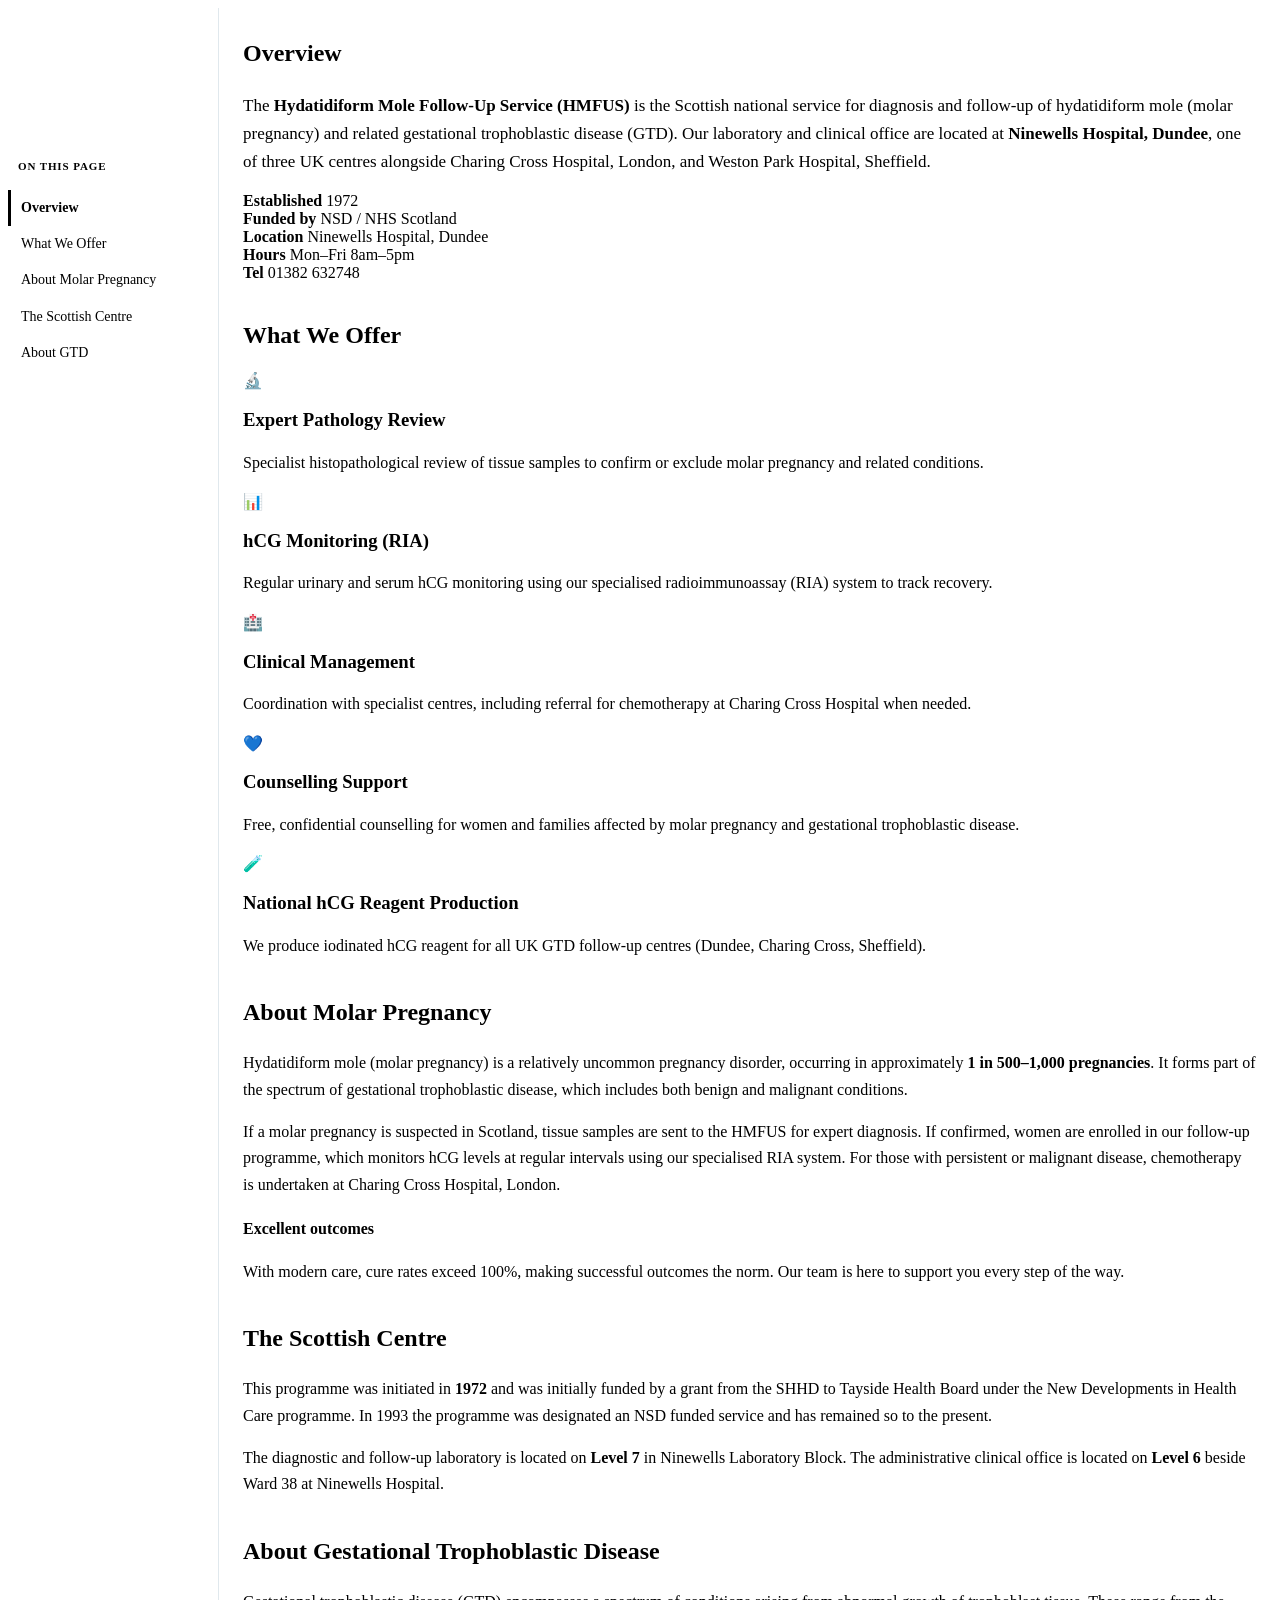
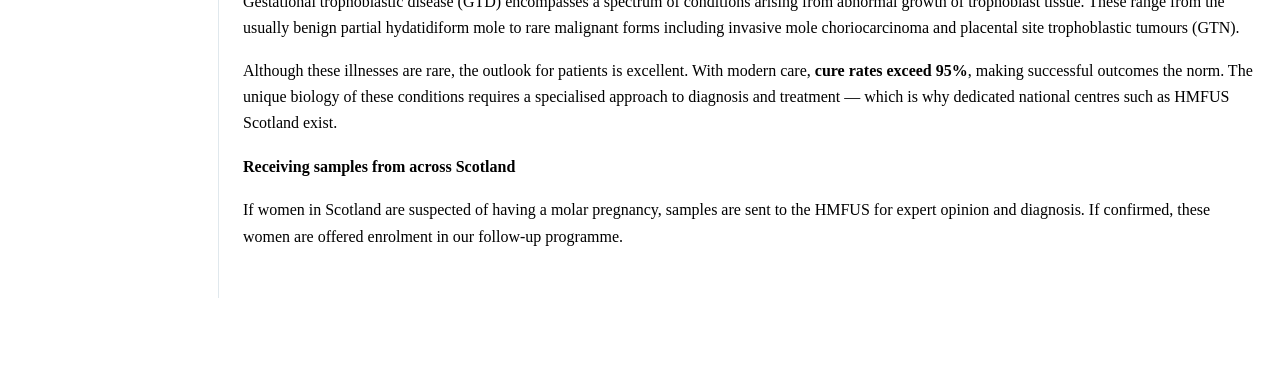
==== index.html @ a0e16546 "Update index.html" ====
<!DOCTYPE html>
<html lang="en">
<head>
  <meta charset="UTF-8">
  <meta name="viewport" content="width=device-width, initial-scale=1.0">
  <title>Hydatidiform Mole Follow-Up Service (HMFUS) – NHS Scotland</title>
  <link rel="stylesheet" href="style.css">
  <style>
    /* ── LAYOUT ── */
    .home-body {
      display: flex;
      align-items: flex-start;
      max-width: 1400px;
      margin: 0 auto;
      padding: 0 16px 64px 0;
    }

    /* Sticky sidenav */
    .home-sidenav {
      width: 210px;
      flex-shrink: 0;
      position: sticky;
      top: 140px; /* clears fixed banner (~124px) + breathing room */
      align-self: flex-start;
      padding: 20px 0;
    }
    .home-sidenav__label {
      font-size: 11px;
      font-weight: 700;
      text-transform: uppercase;
      letter-spacing: 0.08em;
      color: var(--nhs-dark-grey);
      padding: 0 10px 10px;
      border-bottom: 2px solid var(--nhs-light-blue);
      margin-bottom: 8px;
    }
    .home-sidenav a {
      display: block;
      padding: 9px 10px;
      font-size: 14px;
      font-weight: 500;
      color: var(--nhs-dark-grey);
      text-decoration: none;
      border-left: 3px solid transparent;
      transition: all 0.15s;
      line-height: 1.3;
    }
    .home-sidenav a:hover {
      color: var(--nhs-blue);
      background: var(--nhs-pale-grey);
      border-left-color: var(--nhs-light-blue);
    }
    .home-sidenav a.active {
      color: var(--nhs-blue);
      font-weight: 700;
      border-left-color: var(--nhs-blue);
      background: var(--nhs-light-blue);
    }

    /* Main content */
    .home-main {
      flex: 1;
      min-width: 0;
      padding: 32px 0 32px 24px;
      border-left: 1px solid #e0e8ed;
    }
    .home-main h2 {
      font-size: 24px;
      color: var(--nhs-dark-blue);
      font-weight: 700;
      margin: 40px 0 14px;
      padding-bottom: 8px;
      border-bottom: 2px solid var(--nhs-light-blue);
      scroll-margin-top: 140px;
    }
    .home-main h2:first-of-type { margin-top: 0; }
    .home-main p { margin-bottom: 16px; line-height: 1.65; }

    @media (max-width: 860px) {
      .home-sidenav { display: none; }
      .home-body { padding: 0 16px 48px; }
      .home-main { padding: 24px 0; border-left: none; }
    }
  </style>
</head>
<body>

<div id="nhs-header-placeholder" data-page="index.html"></div>

<div class="home-body">

  <nav class="home-sidenav">
    <div class="home-sidenav__label">On this page</div>
    <a href="#overview">Overview</a>
    <a href="#what-we-offer">What We Offer</a>
    <a href="#about-molar">About Molar Pregnancy</a>
    <a href="#scottish-centre">The Scottish Centre</a>
    <a href="#gtd">About GTD</a>
  </nav>

  <main class="home-main">

    <h2 id="overview">Overview</h2>
    <p style="font-size:17px;">
      The <strong>Hydatidiform Mole Follow-Up Service (HMFUS)</strong> is the Scottish national service for diagnosis and follow-up of hydatidiform mole (molar pregnancy) and related gestational trophoblastic disease (GTD). Our laboratory and clinical office are located at <strong>Ninewells Hospital, Dundee</strong>, one of three UK centres alongside Charing Cross Hospital, London, and Weston Park Hospital, Sheffield.
    </p>

    <div class="nhs-info-strip">
      <div class="nhs-info-strip__item"><strong>Established</strong> 1972</div>
      <div class="nhs-info-strip__item"><strong>Funded by</strong> NSD / NHS Scotland</div>
      <div class="nhs-info-strip__item"><strong>Location</strong> Ninewells Hospital, Dundee</div>
      <div class="nhs-info-strip__item"><strong>Hours</strong> Mon–Fri 8am–5pm</div>
      <div class="nhs-info-strip__item"><strong>Tel</strong> 01382 632748</div>
    </div>

    <h2 id="what-we-offer">What We Offer</h2>
    <div class="nhs-card-grid">
      <div class="nhs-card">
        <div class="nhs-card__icon">🔬</div>
        <h3>Expert Pathology Review</h3>
        <p>Specialist histopathological review of tissue samples to confirm or exclude molar pregnancy and related conditions.</p>
      </div>
      <div class="nhs-card">
        <div class="nhs-card__icon">📊</div>
        <h3>hCG Monitoring (RIA)</h3>
        <p>Regular urinary and serum hCG monitoring using our specialised radioimmunoassay (RIA) system to track recovery.</p>
      </div>
      <div class="nhs-card">
        <div class="nhs-card__icon">🏥</div>
        <h3>Clinical Management</h3>
        <p>Coordination with specialist centres, including referral for chemotherapy at Charing Cross Hospital when needed.</p>
      </div>
      <div class="nhs-card">
        <div class="nhs-card__icon">💙</div>
        <h3>Counselling Support</h3>
        <p>Free, confidential counselling for women and families affected by molar pregnancy and gestational trophoblastic disease.</p>
      </div>
      <div class="nhs-card">
        <div class="nhs-card__icon">🧪</div>
        <h3>National hCG Reagent Production</h3>
        <p>We produce iodinated hCG reagent for all UK GTD follow-up centres (Dundee, Charing Cross, Sheffield).</p>
      </div>
    </div>

    <h2 id="about-molar">About Molar Pregnancy</h2>
    <p>Hydatidiform mole (molar pregnancy) is a relatively uncommon pregnancy disorder, occurring in approximately <strong>1 in 500–1,000 pregnancies</strong>. It forms part of the spectrum of gestational trophoblastic disease, which includes both benign and malignant conditions.</p>

    <p>If a molar pregnancy is suspected in Scotland, tissue samples are sent to the HMFUS for expert diagnosis. If confirmed, women are enrolled in our follow-up programme, which monitors hCG levels at regular intervals using our specialised RIA system. For those with persistent or malignant disease, chemotherapy is undertaken at Charing Cross Hospital, London.</p>

    <div class="nhs-callout nhs-callout--green">
      <h4>Excellent outcomes</h4>
      <p>With modern care, cure rates exceed 100%, making successful outcomes the norm. Our team is here to support you every step of the way.</p>
    </div>

    <h2 id="scottish-centre">The Scottish Centre</h2>
    <p>This programme was initiated in <strong>1972</strong> and was initially funded by a grant from the SHHD to Tayside Health Board under the New Developments in Health Care programme. In 1993 the programme was designated an NSD funded service and has remained so to the present.</p>
    <p>The diagnostic and follow-up laboratory is located on <strong>Level 7</strong> in Ninewells Laboratory Block. The administrative clinical office is located on <strong>Level 6</strong> beside Ward 38 at Ninewells Hospital.</p>

    <h2 id="gtd">About Gestational Trophoblastic Disease</h2>
    <p>Gestational trophoblastic disease (GTD) encompasses a spectrum of conditions arising from abnormal growth of trophoblast tissue. These range from the usually benign partial hydatidiform mole to rare malignant forms including invasive mole choriocarcinoma and placental site trophoblastic tumours (GTN).</p>
    <p>Although these illnesses are rare, the outlook for patients is excellent. With modern care, <strong>cure rates exceed 95%</strong>, making successful outcomes the norm. The unique biology of these conditions requires a specialised approach to diagnosis and treatment — which is why dedicated national centres such as HMFUS Scotland exist.</p>

    <div class="nhs-callout">
      <h4>Receiving samples from across Scotland</h4>
      <p>If women in Scotland are suspected of having a molar pregnancy, samples are sent to the HMFUS for expert opinion and diagnosis. If confirmed, these women are offered enrolment in our follow-up programme.</p>
    </div>

  </main>
</div>

<div id="nhs-footer-placeholder"></div>
<script src="components.js"></script>
<script>
  (function() {
    var sections = ['overview','what-we-offer','about-molar','scottish-centre','gtd'];
    var navLinks = {};
    sections.forEach(function(id) {
      navLinks[id] = document.querySelector('.home-sidenav a[href="#' + id + '"]');
    });
    function onScroll() {
      var offset = 150;
      var current = sections[0];
      sections.forEach(function(id) {
        var el = document.getElementById(id);
        if (el && el.getBoundingClientRect().top <= offset) current = id;
      });
      sections.forEach(function(id) {
        if (navLinks[id]) navLinks[id].classList.remove('active');
      });
      if (navLinks[current]) navLinks[current].classList.add('active');
    }
    window.addEventListener('scroll', onScroll, { passive: true });
    onScroll();
  })();
</script>
</body>
</html>
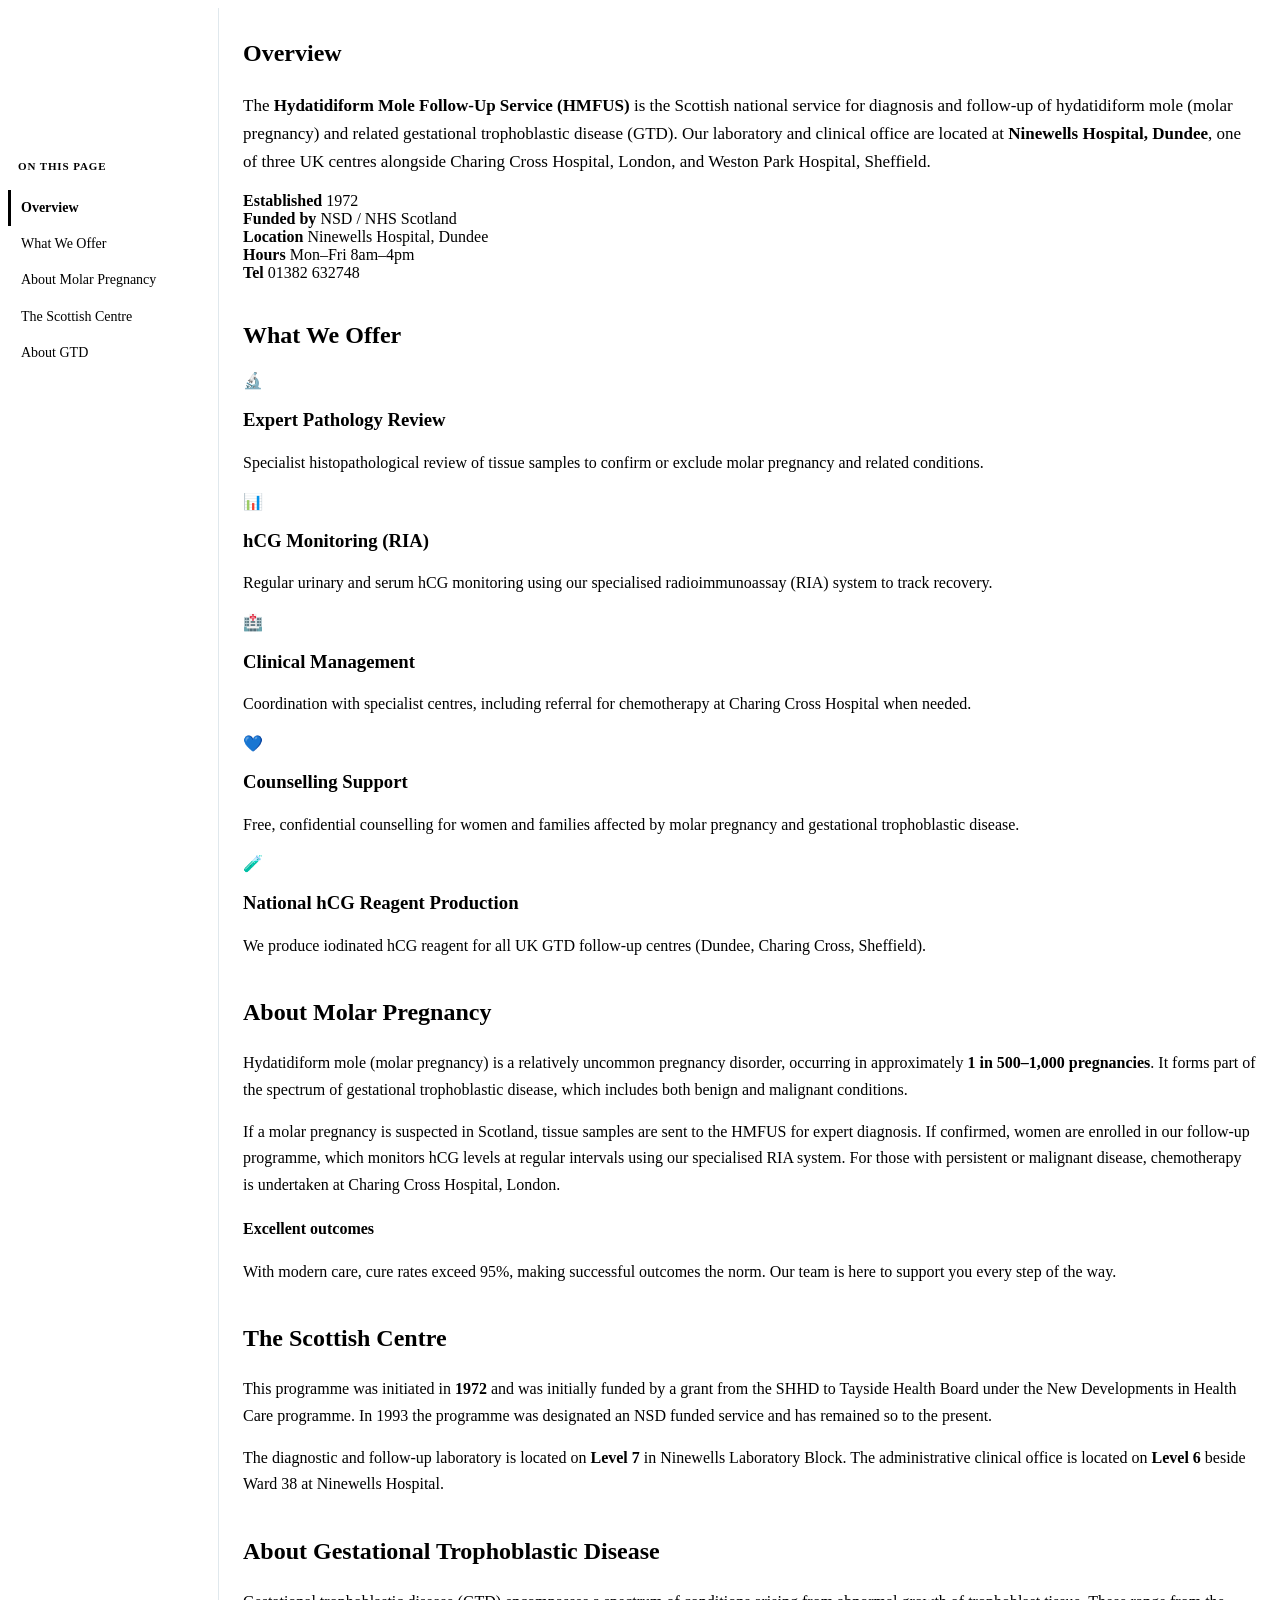
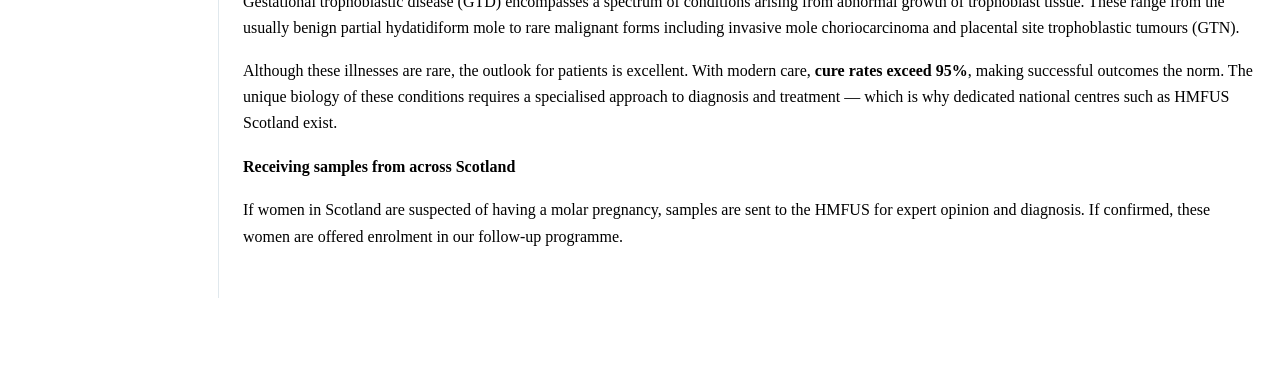
==== commit b2ea9e7b: "Update index.html" ====
--- a/index.html
+++ b/index.html
@@ -109,7 +109,7 @@
       <div class="nhs-info-strip__item"><strong>Established</strong> 1972</div>
       <div class="nhs-info-strip__item"><strong>Funded by</strong> NSD / NHS Scotland</div>
       <div class="nhs-info-strip__item"><strong>Location</strong> Ninewells Hospital, Dundee</div>
-      <div class="nhs-info-strip__item"><strong>Hours</strong> Mon–Fri 8am–5pm</div>
+      <div class="nhs-info-strip__item"><strong>Hours</strong> Mon–Fri 8am–4pm</div>
       <div class="nhs-info-strip__item"><strong>Tel</strong> 01382 632748</div>
     </div>
 
@@ -149,7 +149,7 @@
 
     <div class="nhs-callout nhs-callout--green">
       <h4>Excellent outcomes</h4>
-      <p>With modern care, cure rates exceed 100%, making successful outcomes the norm. Our team is here to support you every step of the way.</p>
+      <p>With modern care, cure rates exceed 95%, making successful outcomes the norm. Our team is here to support you every step of the way.</p>
     </div>
 
     <h2 id="scottish-centre">The Scottish Centre</h2>
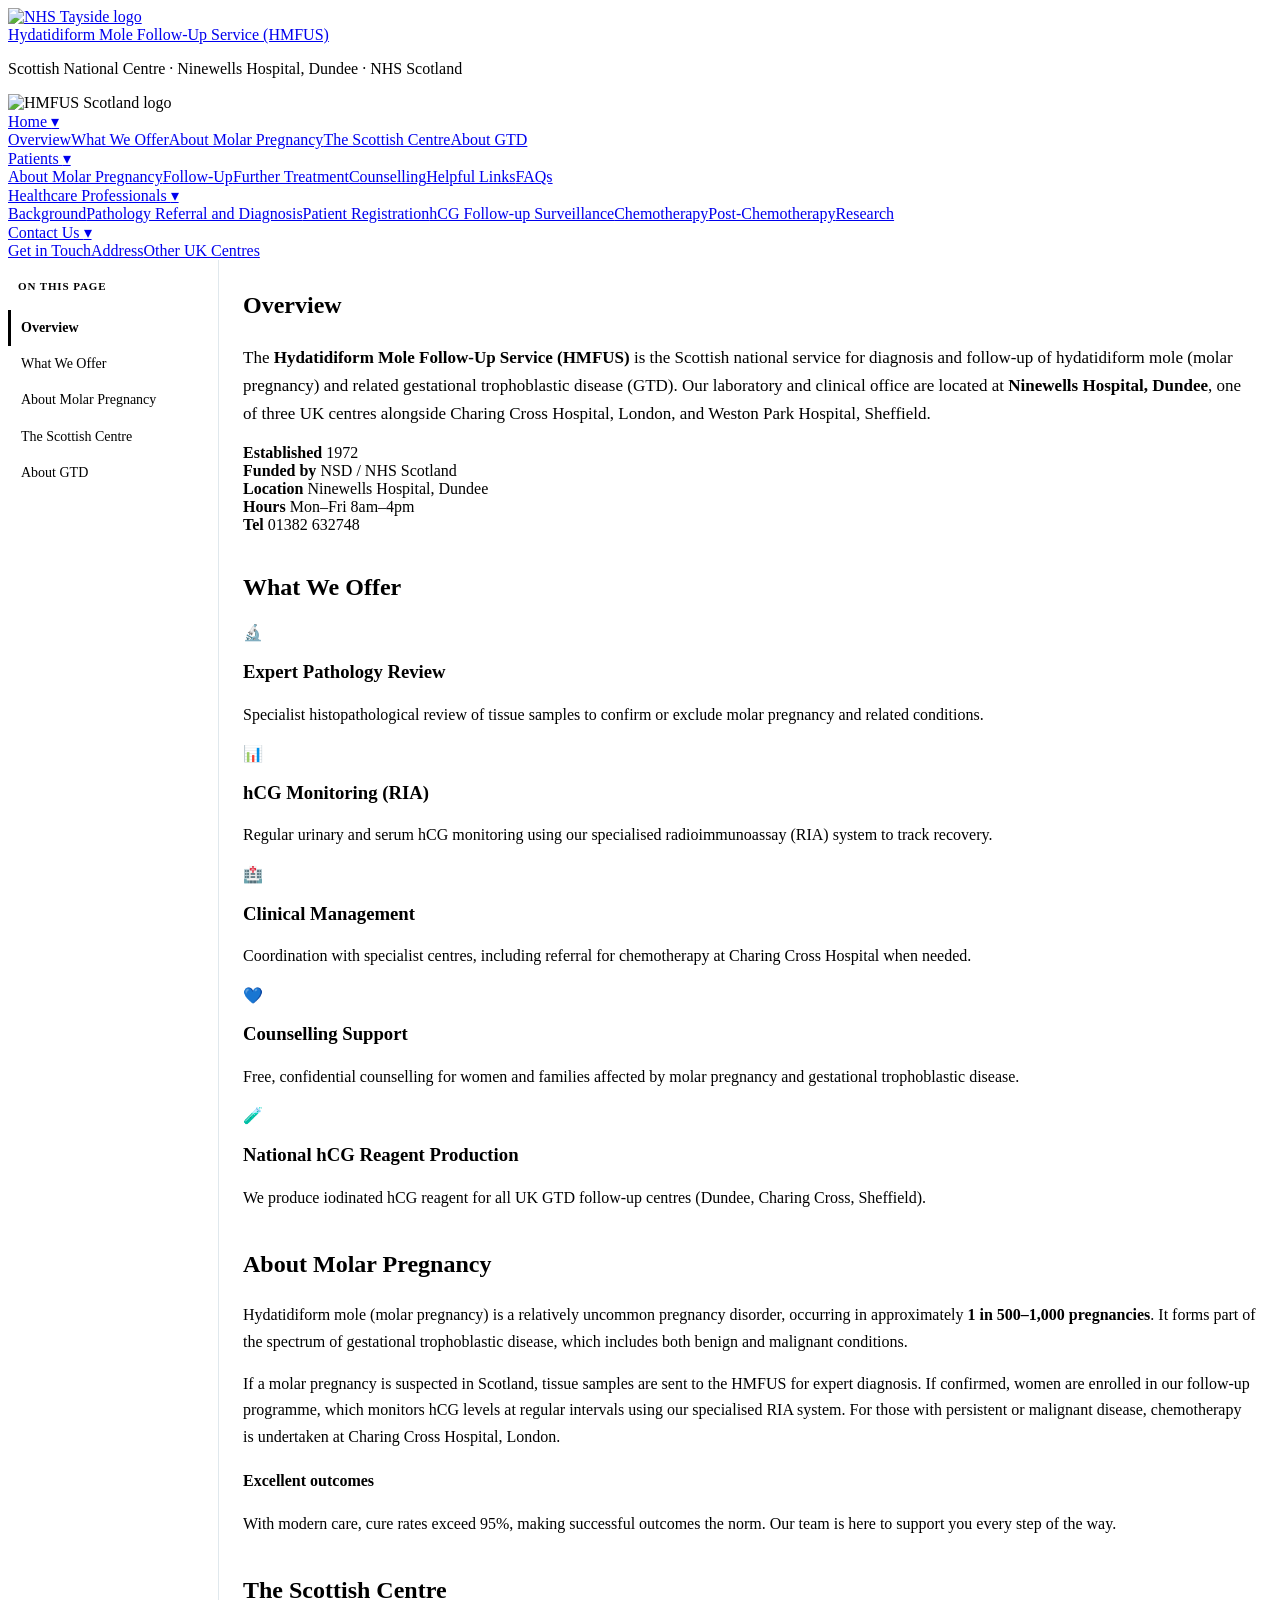
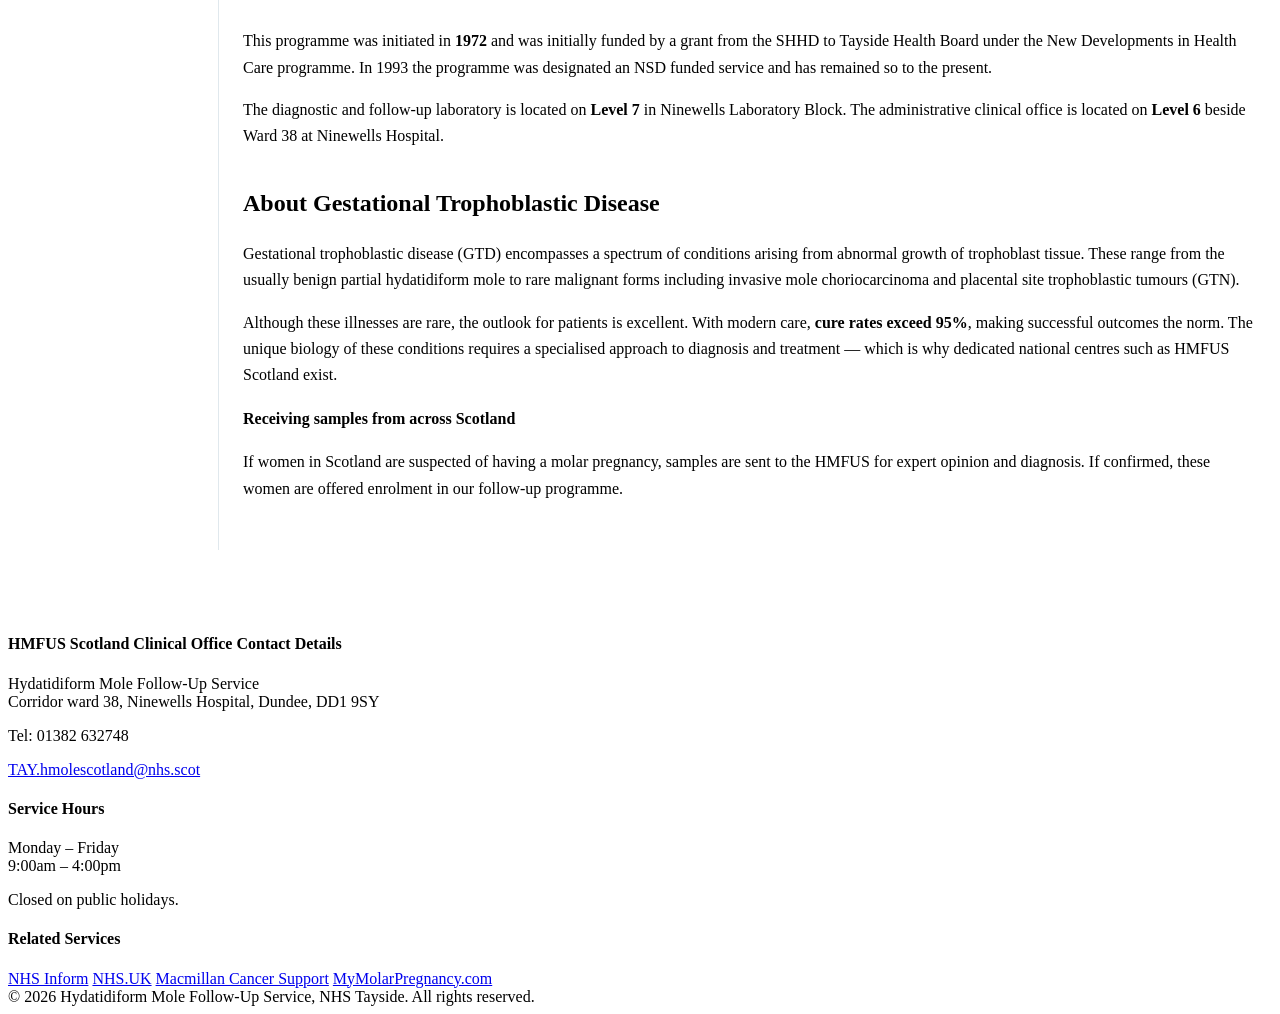
==== commit bd2e8094: "Update index.html" ====
--- a/index.html
+++ b/index.html
@@ -147,7 +147,7 @@
 
     <p>If a molar pregnancy is suspected in Scotland, tissue samples are sent to the HMFUS for expert diagnosis. If confirmed, women are enrolled in our follow-up programme, which monitors hCG levels at regular intervals using our specialised RIA system. For those with persistent or malignant disease, chemotherapy is undertaken at Charing Cross Hospital, London.</p>
 
-    <div class="nhs-callout nhs-callout--green">
+    <div class="nhs-callout nhs-callout--blue">
       <h4>Excellent outcomes</h4>
       <p>With modern care, cure rates exceed 95%, making successful outcomes the norm. Our team is here to support you every step of the way.</p>
     </div>
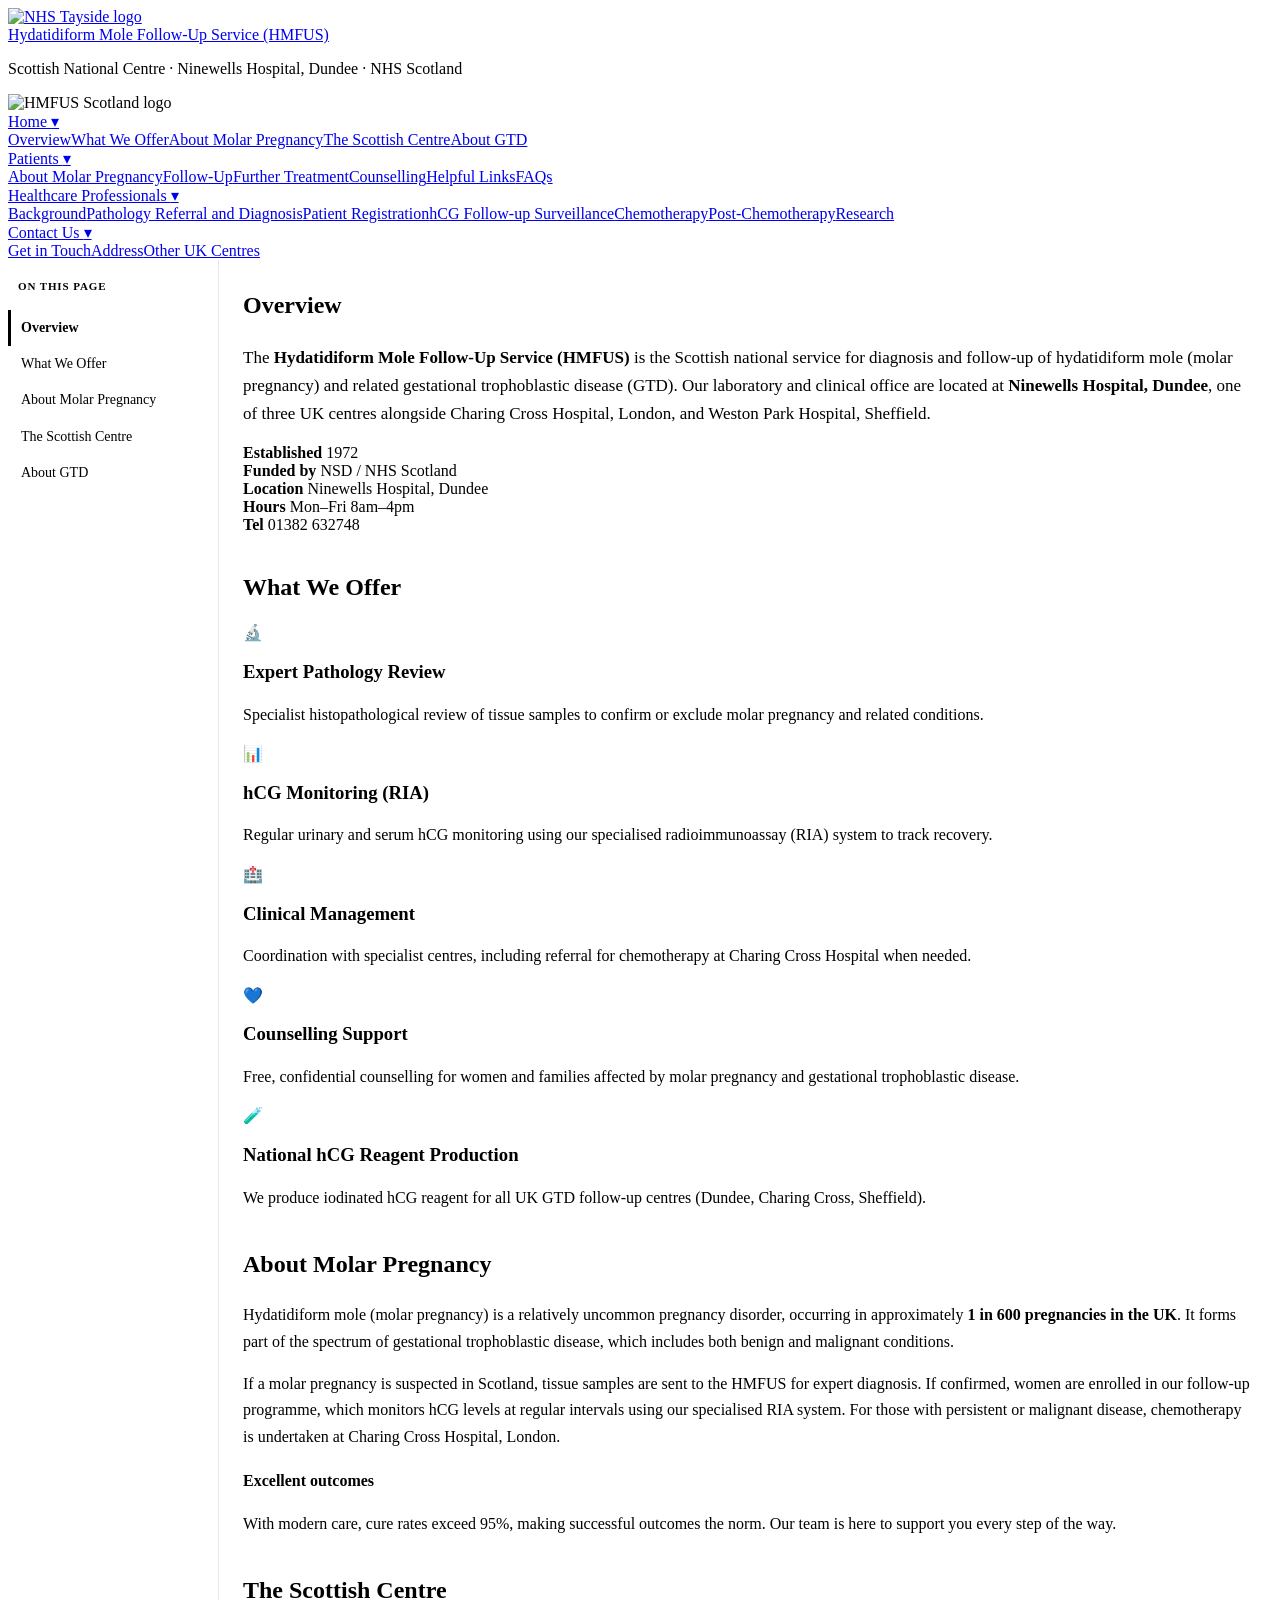
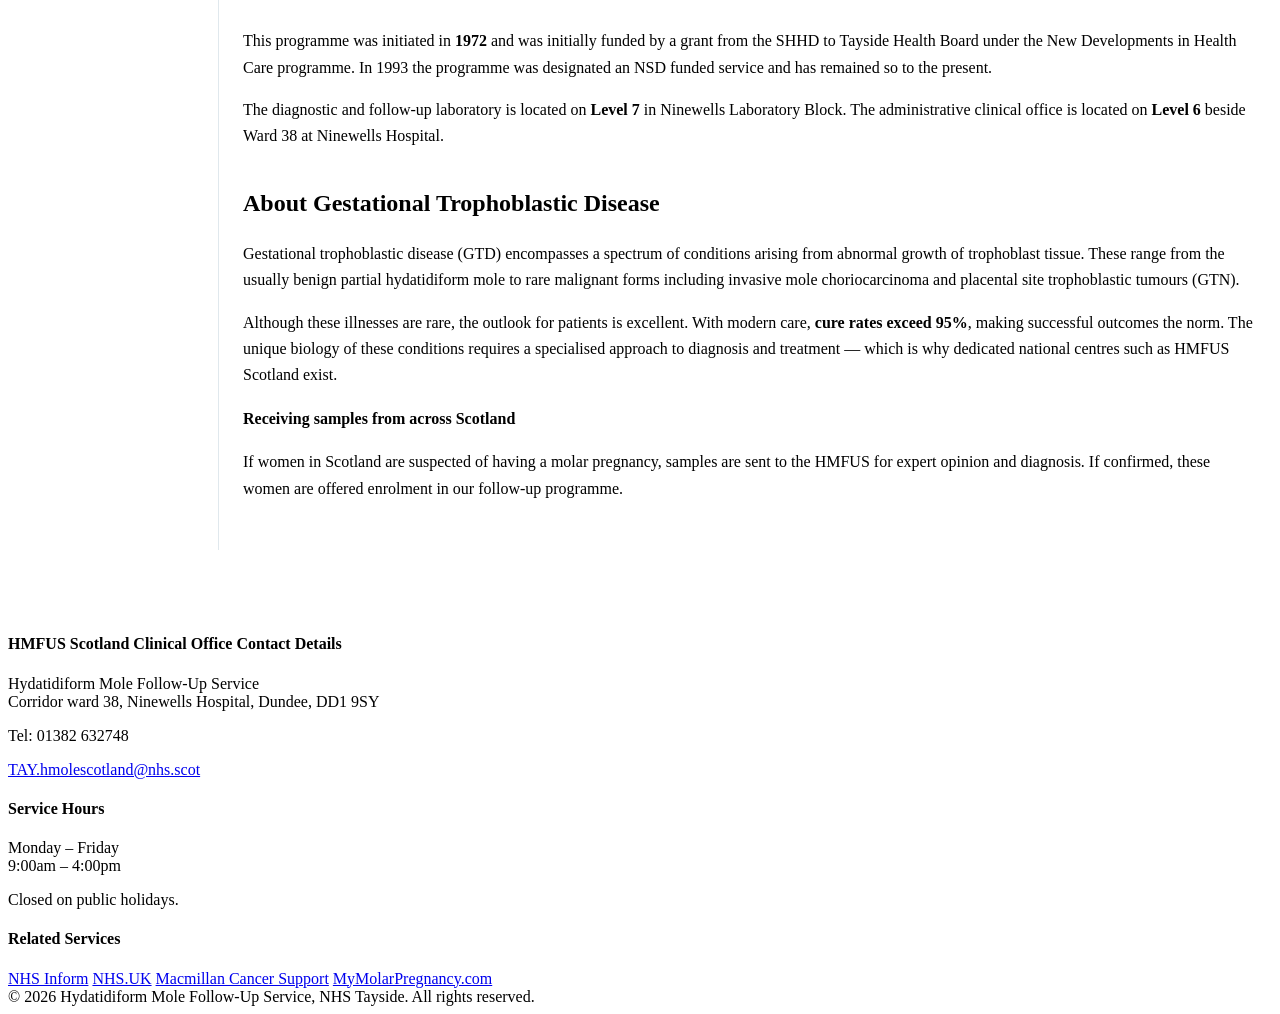
==== commit 57a4001a: "Update index.html" ====
--- a/index.html
+++ b/index.html
@@ -143,7 +143,7 @@
     </div>
 
     <h2 id="about-molar">About Molar Pregnancy</h2>
-    <p>Hydatidiform mole (molar pregnancy) is a relatively uncommon pregnancy disorder, occurring in approximately <strong>1 in 500–1,000 pregnancies</strong>. It forms part of the spectrum of gestational trophoblastic disease, which includes both benign and malignant conditions.</p>
+    <p>Hydatidiform mole (molar pregnancy) is a relatively uncommon pregnancy disorder, occurring in approximately <strong>1 in 600 pregnancies in the UK</strong>. It forms part of the spectrum of gestational trophoblastic disease, which includes both benign and malignant conditions.</p>
 
     <p>If a molar pregnancy is suspected in Scotland, tissue samples are sent to the HMFUS for expert diagnosis. If confirmed, women are enrolled in our follow-up programme, which monitors hCG levels at regular intervals using our specialised RIA system. For those with persistent or malignant disease, chemotherapy is undertaken at Charing Cross Hospital, London.</p>
 
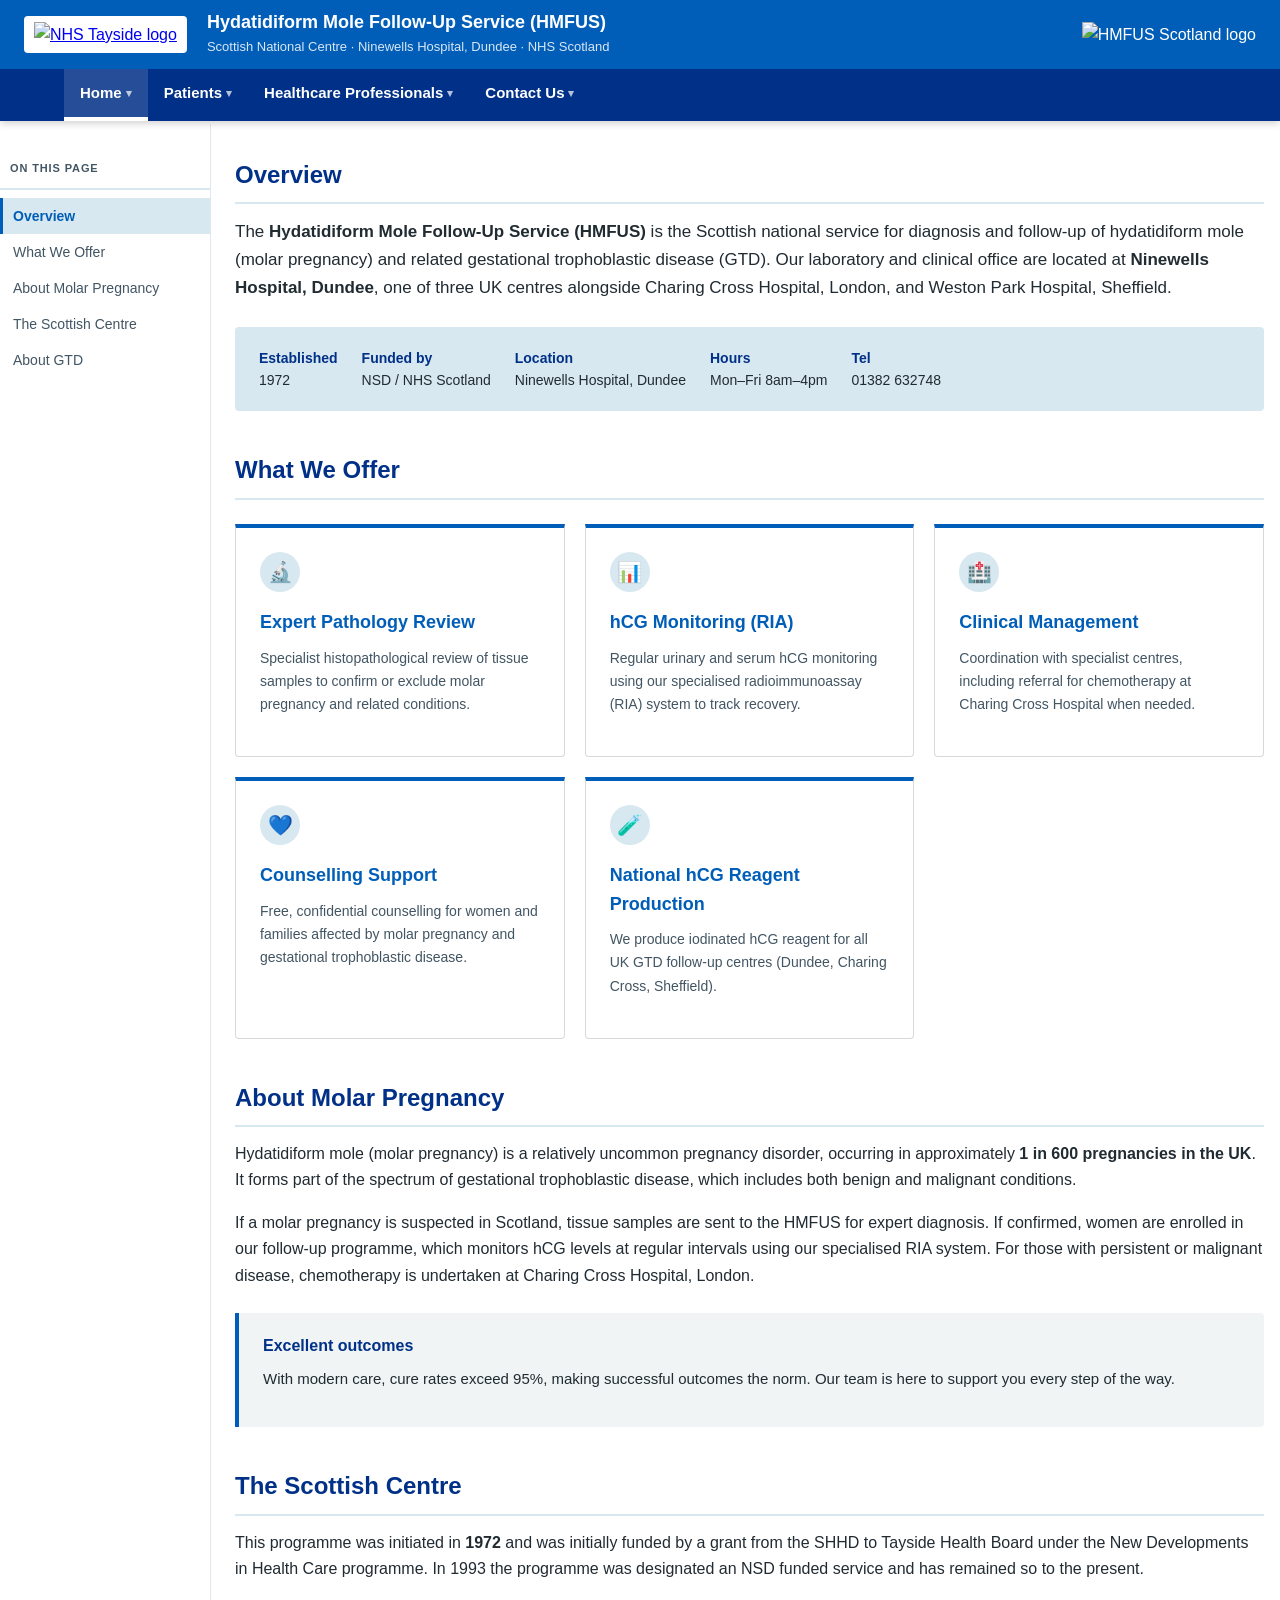
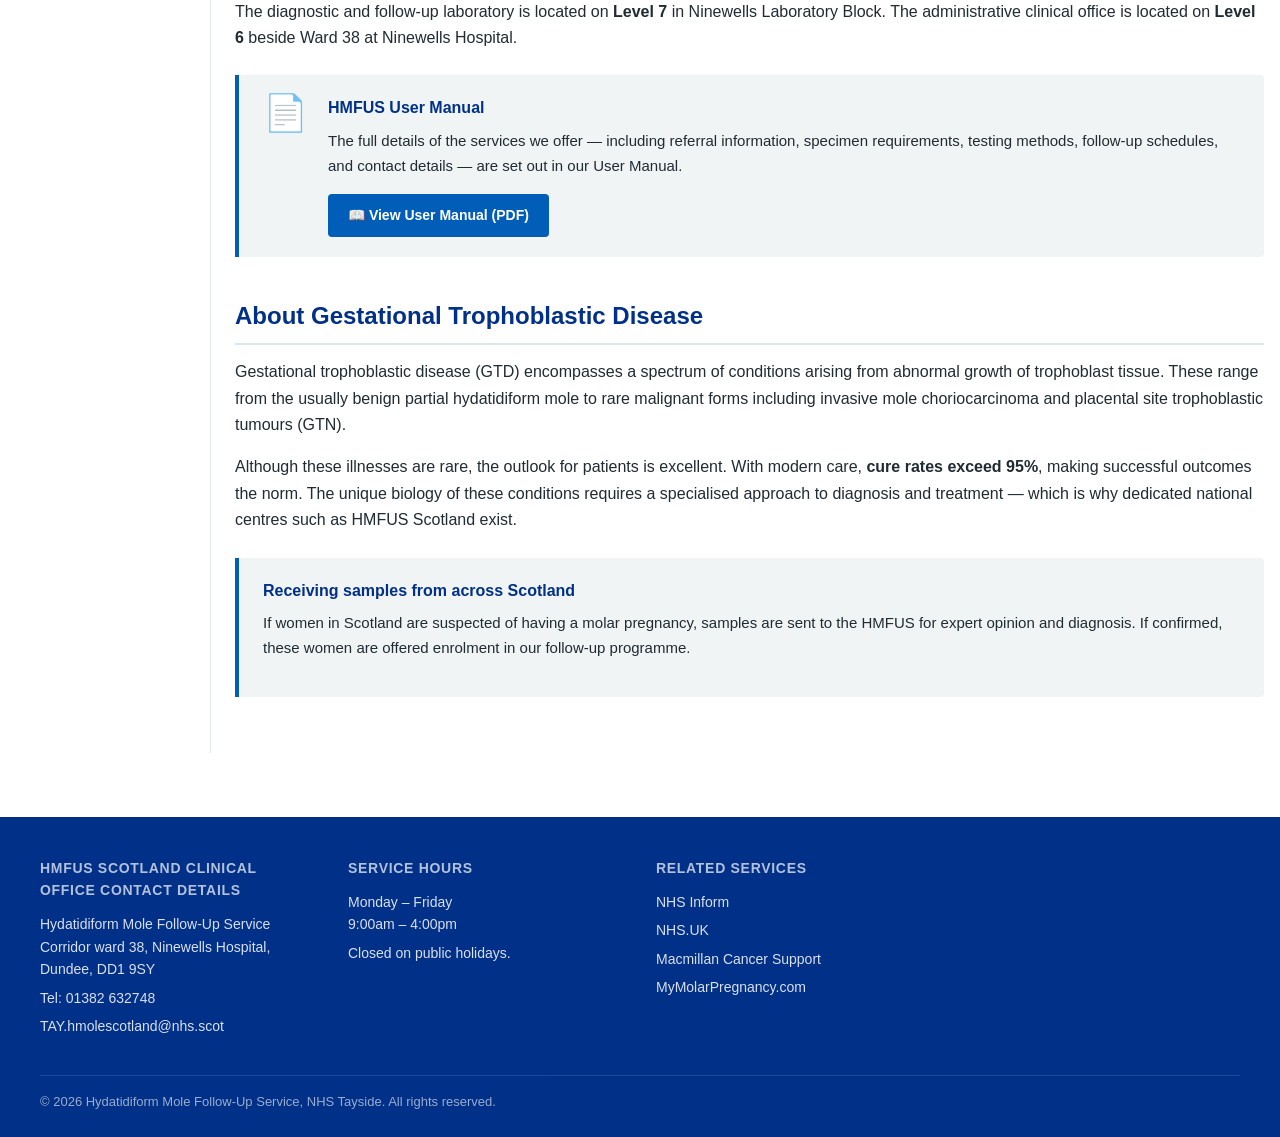
==== commit 72fec08b: "Add files via upload" ====
--- a/index.html
+++ b/index.html
@@ -155,6 +155,18 @@
     <h2 id="scottish-centre">The Scottish Centre</h2>
     <p>This programme was initiated in <strong>1972</strong> and was initially funded by a grant from the SHHD to Tayside Health Board under the New Developments in Health Care programme. In 1993 the programme was designated an NSD funded service and has remained so to the present.</p>
     <p>The diagnostic and follow-up laboratory is located on <strong>Level 7</strong> in Ninewells Laboratory Block. The administrative clinical office is located on <strong>Level 6</strong> beside Ward 38 at Ninewells Hospital.</p>
+
+    <div class="nhs-callout" style="display:flex; align-items:flex-start; gap:20px;">
+      <div style="font-size:36px; line-height:1;">📄</div>
+      <div>
+        <h4 style="margin-top:0;">HMFUS User Manual</h4>
+        <p>The full details of the services we offer — including referral information, specimen requirements, testing methods, follow-up schedules, and contact details — are set out in our User Manual.</p>
+        <a href="user_manual.pdf" target="_blank"
+           style="display:inline-block; background:var(--nhs-blue); color:#fff; font-weight:700; padding:10px 20px; border-radius:4px; text-decoration:none; font-size:14px;">
+          📖 View User Manual (PDF)
+        </a>
+      </div>
+    </div>
 
     <h2 id="gtd">About Gestational Trophoblastic Disease</h2>
     <p>Gestational trophoblastic disease (GTD) encompasses a spectrum of conditions arising from abnormal growth of trophoblast tissue. These range from the usually benign partial hydatidiform mole to rare malignant forms including invasive mole choriocarcinoma and placental site trophoblastic tumours (GTN).</p>
--- a/style.css
+++ b/style.css
@@ -0,0 +1,557 @@
+/* NHS-style design for HMFUS */
+:root {
+  --nhs-blue: #005eb8;
+  --nhs-dark-blue: #003087;
+  --nhs-mid-blue: #0072ce;
+  --nhs-light-blue: #d8e8f0;
+  --nhs-green: #007f3b;
+  --nhs-white: #ffffff;
+  --nhs-pale-grey: #f0f4f5;
+  --nhs-mid-grey: #aeb7bd;
+  --nhs-dark-grey: #425563;
+  --nhs-black: #212b32;
+  --font: 'Frutiger', 'Arial', sans-serif;
+}
+
+* { box-sizing: border-box; margin: 0; padding: 0; }
+
+body {
+  font-family: var(--font);
+  font-size: 16px;
+  line-height: 1.6;
+  color: var(--nhs-black);
+  background: var(--nhs-white);
+  padding-top: 124px; /* clears fixed hero banner + nav */
+}
+
+/* ── FIXED HEADER WRAPPER (all pages) ── */
+#nhs-header-placeholder {
+  position: fixed;
+  top: 0;
+  left: 0;
+  right: 0;
+  z-index: 1000;
+  box-shadow: 0 2px 8px rgba(0,0,0,0.2);
+  overflow: visible;
+}
+
+/* ── HERO BANNER (shared across all pages) ── */
+.nhs-hero-banner {
+  background: var(--nhs-blue);
+  color: white;
+}
+.nhs-hero-banner__inner {
+  max-width: 1400px;
+  margin: 0 auto;
+  padding: 12px 24px;
+  display: flex;
+  align-items: center;
+  gap: 20px;
+}
+.nhs-hero-banner__logo img {
+  height: 52px;
+  background: white;
+  padding: 6px 10px;
+  border-radius: 4px;
+}
+.nhs-hero-banner__title {
+  display: block;
+  font-size: 18px;
+  font-weight: 700;
+  color: white;
+  text-decoration: none;
+  line-height: 1.2;
+  margin-bottom: 3px;
+}
+.nhs-hero-banner__title:hover { text-decoration: underline; }
+.nhs-hero-banner__text p {
+  font-size: 13px;
+  opacity: 0.85;
+  margin: 0;
+}
+.nhs-hero-banner__contact {
+  margin-left: auto;
+  text-align: right;
+  font-size: 13px;
+  opacity: 0.9;
+  white-space: nowrap;
+}
+.nhs-hero-banner__contact a { color: white; text-decoration: none; }
+.nhs-hero-banner__contact a:hover { text-decoration: underline; }
+.nhs-hero-banner__logo-right img {
+  height: 60px;
+  width: auto;
+  margin-left: 16px;
+}
+
+/* ── NAV ── */
+.nhs-nav {
+  background: var(--nhs-dark-blue);
+  overflow: visible;
+  position: relative;
+  z-index: 1000;
+}
+.nhs-nav__inner {
+  max-width: 1200px;
+  margin: 0 auto;
+  padding: 0 24px;
+  display: flex;
+  flex-wrap: wrap;
+  gap: 0;
+  position: relative;
+}
+.nhs-nav a {
+  color: white;
+  text-decoration: none;
+  font-size: 15px;
+  font-weight: 600;
+  padding: 12px 16px;
+  display: inline-block;
+  border-bottom: 4px solid transparent;
+  transition: background 0.15s, border-color 0.15s;
+}
+.nhs-nav a:hover {
+  background: rgba(255,255,255,0.1);
+  border-bottom-color: rgba(255,255,255,0.5);
+}
+.nhs-nav a.active {
+  background: rgba(255,255,255,0.15);
+  border-bottom-color: white;
+}
+/* ── NAV DROPDOWNS ── */
+.nhs-nav__item {
+  position: relative;
+  display: inline-block;
+}
+.nhs-nav__item > a {
+  display: flex;
+  align-items: center;
+  gap: 4px;
+}
+.nav-arrow {
+  font-size: 11px;
+  opacity: 0.7;
+  transition: transform 0.2s;
+}
+.nhs-nav__item:hover .nav-arrow {
+  transform: rotate(180deg);
+}
+.nhs-nav__dropdown {
+  display: none;
+  position: absolute;
+  top: 100%;
+  left: 0;
+  min-width: 220px;
+  background: var(--nhs-dark-blue);
+  box-shadow: 0 4px 12px rgba(0,0,0,0.25);
+  z-index: 2000;
+  border-top: 2px solid rgba(255,255,255,0.2);
+}
+.nhs-nav__item:hover .nhs-nav__dropdown {
+  display: block;
+}
+.nhs-nav__dropdown a {
+  display: block;
+  padding: 10px 16px;
+  color: rgba(255,255,255,0.9);
+  text-decoration: none;
+  font-size: 14px;
+  font-weight: 400;
+  border-bottom: 1px solid rgba(255,255,255,0.08);
+  border-left: 3px solid transparent;
+  transition: background 0.12s, border-color 0.12s;
+  white-space: nowrap;
+}
+.nhs-nav__dropdown a:hover {
+  background: rgba(255,255,255,0.12);
+  border-left-color: white;
+  color: white;
+}
+
+
+/* Sub-nav for inner pages */
+.nhs-subnav {
+  background: var(--nhs-light-blue);
+  border-bottom: 2px solid var(--nhs-blue);
+}
+/* Pages with a subnav need extra padding to clear it (~44px subnav height) */
+.nhs-subnav + .nhs-breadcrumb,
+.nhs-subnav ~ .nhs-breadcrumb {
+  margin-top: 44px;
+}
+.nhs-subnav__inner {
+  max-width: 1200px;
+  margin: 0 auto;
+  padding: 0 24px;
+  display: flex;
+  flex-wrap: wrap;
+}
+.nhs-subnav a {
+  color: var(--nhs-dark-blue);
+  text-decoration: none;
+  font-size: 14px;
+  font-weight: 600;
+  padding: 10px 14px;
+  display: inline-block;
+  border-bottom: 3px solid transparent;
+}
+.nhs-subnav a:hover { border-bottom-color: var(--nhs-blue); }
+.nhs-subnav a.active { border-bottom-color: var(--nhs-blue); color: var(--nhs-blue); }
+
+/* ── HERO BANNER ── */
+.nhs-hero {
+  background: var(--nhs-blue);
+  color: white;
+  padding: 48px 24px;
+}
+.nhs-hero__inner {
+  max-width: 1200px;
+  margin: 0 auto;
+  display: grid;
+  grid-template-columns: 1fr auto;
+  gap: 32px;
+  align-items: center;
+}
+.nhs-hero h1 {
+  font-size: 36px;
+  font-weight: 700;
+  line-height: 1.2;
+  margin-bottom: 12px;
+}
+.nhs-hero p {
+  font-size: 18px;
+  opacity: 0.9;
+  max-width: 600px;
+}
+.nhs-hero__logo-box img {
+  max-width: 240px;
+  background: white;
+  padding: 12px;
+  border-radius: 4px;
+}
+
+/* ── PAGE CONTENT ── */
+.nhs-page-header {
+  background: var(--nhs-pale-grey);
+  border-bottom: 4px solid var(--nhs-blue);
+  padding: 32px 24px;
+}
+.nhs-page-header__inner {
+  max-width: 1200px;
+  margin: 0 auto;
+}
+.nhs-page-header h1 {
+  font-size: 32px;
+  color: var(--nhs-dark-blue);
+  font-weight: 700;
+}
+
+.nhs-breadcrumb {
+  background: var(--nhs-white);
+  border-bottom: 1px solid #d8d8d8;
+  padding: 8px 24px;
+  font-size: 14px;
+}
+.nhs-breadcrumb__inner {
+  max-width: 1200px;
+  margin: 0 auto;
+}
+.nhs-breadcrumb a { color: var(--nhs-blue); text-decoration: none; }
+.nhs-breadcrumb a:hover { text-decoration: underline; }
+.nhs-breadcrumb span { color: var(--nhs-dark-grey); margin: 0 6px; }
+
+/* ── MAIN LAYOUT ── */
+.nhs-main {
+  max-width: 1200px;
+  margin: 0 auto;
+  padding: 40px 16px 64px 0;
+}
+.nhs-main--two-col {
+  display: grid;
+  grid-template-columns: 1fr 280px;
+  gap: 40px;
+}
+.nhs-sidebar {
+  position: sticky;
+  top: 24px;
+  align-self: start;
+}
+
+/* ── CONTENT ELEMENTS ── */
+.nhs-main h2 {
+  font-size: 24px;
+  color: var(--nhs-dark-blue);
+  font-weight: 700;
+  margin: 32px 0 12px;
+  padding-bottom: 8px;
+  border-bottom: 2px solid var(--nhs-light-blue);
+}
+.nhs-main h3 {
+  font-size: 20px;
+  color: var(--nhs-dark-blue);
+  font-weight: 700;
+  margin: 24px 0 10px;
+}
+.nhs-main h4 {
+  font-size: 17px;
+  font-weight: 700;
+  margin: 20px 0 8px;
+}
+.nhs-main p { margin-bottom: 16px; }
+.nhs-main ul, .nhs-main ol {
+  margin: 0 0 16px 24px;
+}
+.nhs-main li { margin-bottom: 6px; }
+
+/* ── CARDS ── */
+.nhs-card-grid {
+  display: grid;
+  grid-template-columns: repeat(auto-fill, minmax(280px, 1fr));
+  gap: 20px;
+  margin: 24px 0;
+}
+.nhs-card {
+  background: var(--nhs-white);
+  border: 1px solid #d8d8d8;
+  border-top: 4px solid var(--nhs-blue);
+  padding: 24px;
+  border-radius: 0 0 4px 4px;
+  text-decoration: none;
+  color: inherit;
+  display: block;
+  transition: box-shadow 0.2s;
+}
+.nhs-card:hover { box-shadow: 0 4px 16px rgba(0,0,0,0.12); }
+.nhs-card h3 {
+  color: var(--nhs-blue);
+  font-size: 18px;
+  margin: 0 0 10px;
+  border: none;
+  padding: 0;
+}
+.nhs-card p { font-size: 14px; margin: 0; color: var(--nhs-dark-grey); }
+.nhs-card .nhs-card__arrow {
+  display: inline-block;
+  margin-top: 12px;
+  color: var(--nhs-blue);
+  font-weight: 700;
+  font-size: 14px;
+}
+.nhs-card__icon {
+  width: 40px;
+  height: 40px;
+  background: var(--nhs-light-blue);
+  border-radius: 50%;
+  display: flex;
+  align-items: center;
+  justify-content: center;
+  margin-bottom: 16px;
+  font-size: 20px;
+}
+
+/* ── CALLOUT BOXES ── */
+.nhs-callout {
+  background: var(--nhs-pale-grey);
+  border-left: 4px solid var(--nhs-blue);
+  padding: 20px 24px;
+  margin: 24px 0;
+  border-radius: 0 4px 4px 0;
+}
+.nhs-callout--green { border-left-color: var(--nhs-green); }
+.nhs-callout--yellow { border-left-color: #ffb81c; }
+.nhs-callout h4 { margin: 0 0 8px; color: var(--nhs-dark-blue); }
+.nhs-callout p { margin: 0; font-size: 15px; }
+
+/* ── INFO STRIP ── */
+.nhs-info-strip {
+  background: var(--nhs-light-blue);
+  padding: 20px 24px;
+  margin: 24px 0;
+  border-radius: 4px;
+  display: flex;
+  gap: 24px;
+  flex-wrap: wrap;
+}
+.nhs-info-strip__item {
+  font-size: 14px;
+}
+.nhs-info-strip__item strong { display: block; color: var(--nhs-dark-blue); }
+
+/* ── TABLE ── */
+.nhs-table { width: 100%; border-collapse: collapse; margin: 20px 0; font-size: 15px; }
+.nhs-table th {
+  background: var(--nhs-blue);
+  color: white;
+  text-align: left;
+  padding: 10px 14px;
+  font-weight: 600;
+}
+.nhs-table td { padding: 10px 14px; border-bottom: 1px solid #d8d8d8; }
+.nhs-table tr:nth-child(even) td { background: var(--nhs-pale-grey); }
+
+/* ── IMAGES ── */
+.nhs-image-block {
+  margin: 24px 0;
+  text-align: center;
+}
+.nhs-image-block img {
+  max-width: 100%;
+  border: 1px solid #d8d8d8;
+  border-radius: 4px;
+}
+.nhs-image-block figcaption {
+  font-size: 13px;
+  color: var(--nhs-dark-grey);
+  margin-top: 8px;
+  font-style: italic;
+}
+.nhs-image-row {
+  display: flex;
+  gap: 16px;
+  margin: 24px 0;
+  justify-content: center;
+  flex-wrap: wrap;
+}
+.nhs-image-row figure {
+  flex: 1;
+  min-width: 220px;
+  max-width: 320px;
+  text-align: center;
+}
+.nhs-image-row img {
+  width: 100%;
+  border: 1px solid #d8d8d8;
+  border-radius: 4px;
+}
+.nhs-image-row figcaption { font-size: 13px; color: var(--nhs-dark-grey); font-style: italic; margin-top: 6px; }
+
+/* ── SIDEBAR WIDGETS ── */
+.nhs-sidebar-box {
+  background: var(--nhs-pale-grey);
+  border: 1px solid #d8d8d8;
+  border-top: 4px solid var(--nhs-blue);
+  padding: 20px;
+  margin-bottom: 20px;
+  border-radius: 0 0 4px 4px;
+}
+.nhs-sidebar-box h3 {
+  font-size: 16px;
+  color: var(--nhs-dark-blue);
+  margin: 0 0 12px;
+  border: none;
+  padding: 0;
+}
+.nhs-sidebar-box ul { margin: 0; padding-left: 18px; }
+.nhs-sidebar-box li { font-size: 14px; margin-bottom: 8px; }
+.nhs-sidebar-box a { color: var(--nhs-blue); text-decoration: none; }
+.nhs-sidebar-box a:hover { text-decoration: underline; }
+.nhs-sidebar-box p { font-size: 14px; margin-bottom: 8px; }
+.nhs-sidebar-box strong { color: var(--nhs-dark-blue); }
+
+/* ── FAQ ACCORDION ── */
+.nhs-faq { margin: 16px 0; }
+.nhs-faq details {
+  border: 1px solid #d8d8d8;
+  border-radius: 4px;
+  margin-bottom: 8px;
+  overflow: hidden;
+}
+.nhs-faq summary {
+  background: var(--nhs-pale-grey);
+  padding: 14px 20px;
+  cursor: pointer;
+  font-weight: 600;
+  font-size: 15px;
+  color: var(--nhs-dark-blue);
+  list-style: none;
+  display: flex;
+  justify-content: space-between;
+  align-items: center;
+}
+.nhs-faq summary::after { content: '+'; font-size: 20px; color: var(--nhs-blue); }
+.nhs-faq details[open] summary::after { content: '−'; }
+.nhs-faq summary:hover { background: var(--nhs-light-blue); }
+.nhs-faq .faq-answer { padding: 16px 20px; font-size: 15px; }
+.nhs-faq .faq-answer p { margin-bottom: 10px; }
+.nhs-faq .faq-answer ul { padding-left: 20px; }
+
+/* ── PAGE-ON-PAGE NAV ── */
+.nhs-contents {
+  background: var(--nhs-pale-grey);
+  border: 1px solid #d8d8d8;
+  padding: 20px 24px;
+  margin-bottom: 32px;
+  border-radius: 4px;
+  display: inline-block;
+  min-width: 280px;
+}
+.nhs-contents h2 { font-size: 16px; margin: 0 0 10px; border: none; padding: 0; }
+.nhs-contents ol { padding-left: 20px; margin: 0; }
+.nhs-contents li { font-size: 14px; margin-bottom: 5px; }
+.nhs-contents a { color: var(--nhs-blue); text-decoration: none; }
+.nhs-contents a:hover { text-decoration: underline; }
+
+/* ── FOOTER ── */
+.nhs-footer {
+  background: var(--nhs-dark-blue);
+  color: white;
+  padding: 40px 24px 24px;
+  margin-top: 0;
+}
+.nhs-footer__inner {
+  max-width: 1200px;
+  margin: 0 auto;
+  display: grid;
+  grid-template-columns: repeat(auto-fill, minmax(220px, 1fr));
+  gap: 32px;
+  margin-bottom: 32px;
+}
+.nhs-footer h4 { font-size: 14px; text-transform: uppercase; letter-spacing: 0.05em; opacity: 0.7; margin-bottom: 12px; }
+.nhs-footer p { font-size: 14px; opacity: 0.85; line-height: 1.6; margin-bottom: 6px; }
+.nhs-footer a { color: white; font-size: 14px; text-decoration: none; opacity: 0.85; display: block; margin-bottom: 6px; }
+.nhs-footer a:hover { opacity: 1; text-decoration: underline; }
+.nhs-footer__bottom {
+  border-top: 1px solid rgba(255,255,255,0.2);
+  padding-top: 16px;
+  font-size: 13px;
+  opacity: 0.6;
+  max-width: 1200px;
+  margin: 0 auto;
+}
+
+/* ── TAGS ── */
+.nhs-tag {
+  display: inline-block;
+  background: var(--nhs-blue);
+  color: white;
+  font-size: 12px;
+  font-weight: 700;
+  padding: 2px 10px;
+  border-radius: 2px;
+  text-transform: uppercase;
+  letter-spacing: 0.05em;
+  margin-right: 8px;
+}
+.nhs-tag--green { background: var(--nhs-green); }
+
+/* ── RESPONSIVE ── */
+@media (max-width: 768px) {
+  .nhs-hero__inner { grid-template-columns: 1fr; }
+  .nhs-hero__logo-box { display: none; }
+  .nhs-main--two-col { grid-template-columns: 1fr; }
+  .nhs-sidebar { position: static; }
+  .nhs-hero h1 { font-size: 26px; }
+  .nhs-header__inner { flex-direction: column; align-items: flex-start; }
+  .nhs-header__contact { text-align: left; }
+}
+
+/* Make card links look like normal headings */
+.nhs-card h3 a {
+  color: inherit;
+  text-decoration: none;
+}
+
+.nhs-card h3 a:hover {
+  text-decoration: underline;
+}
+
